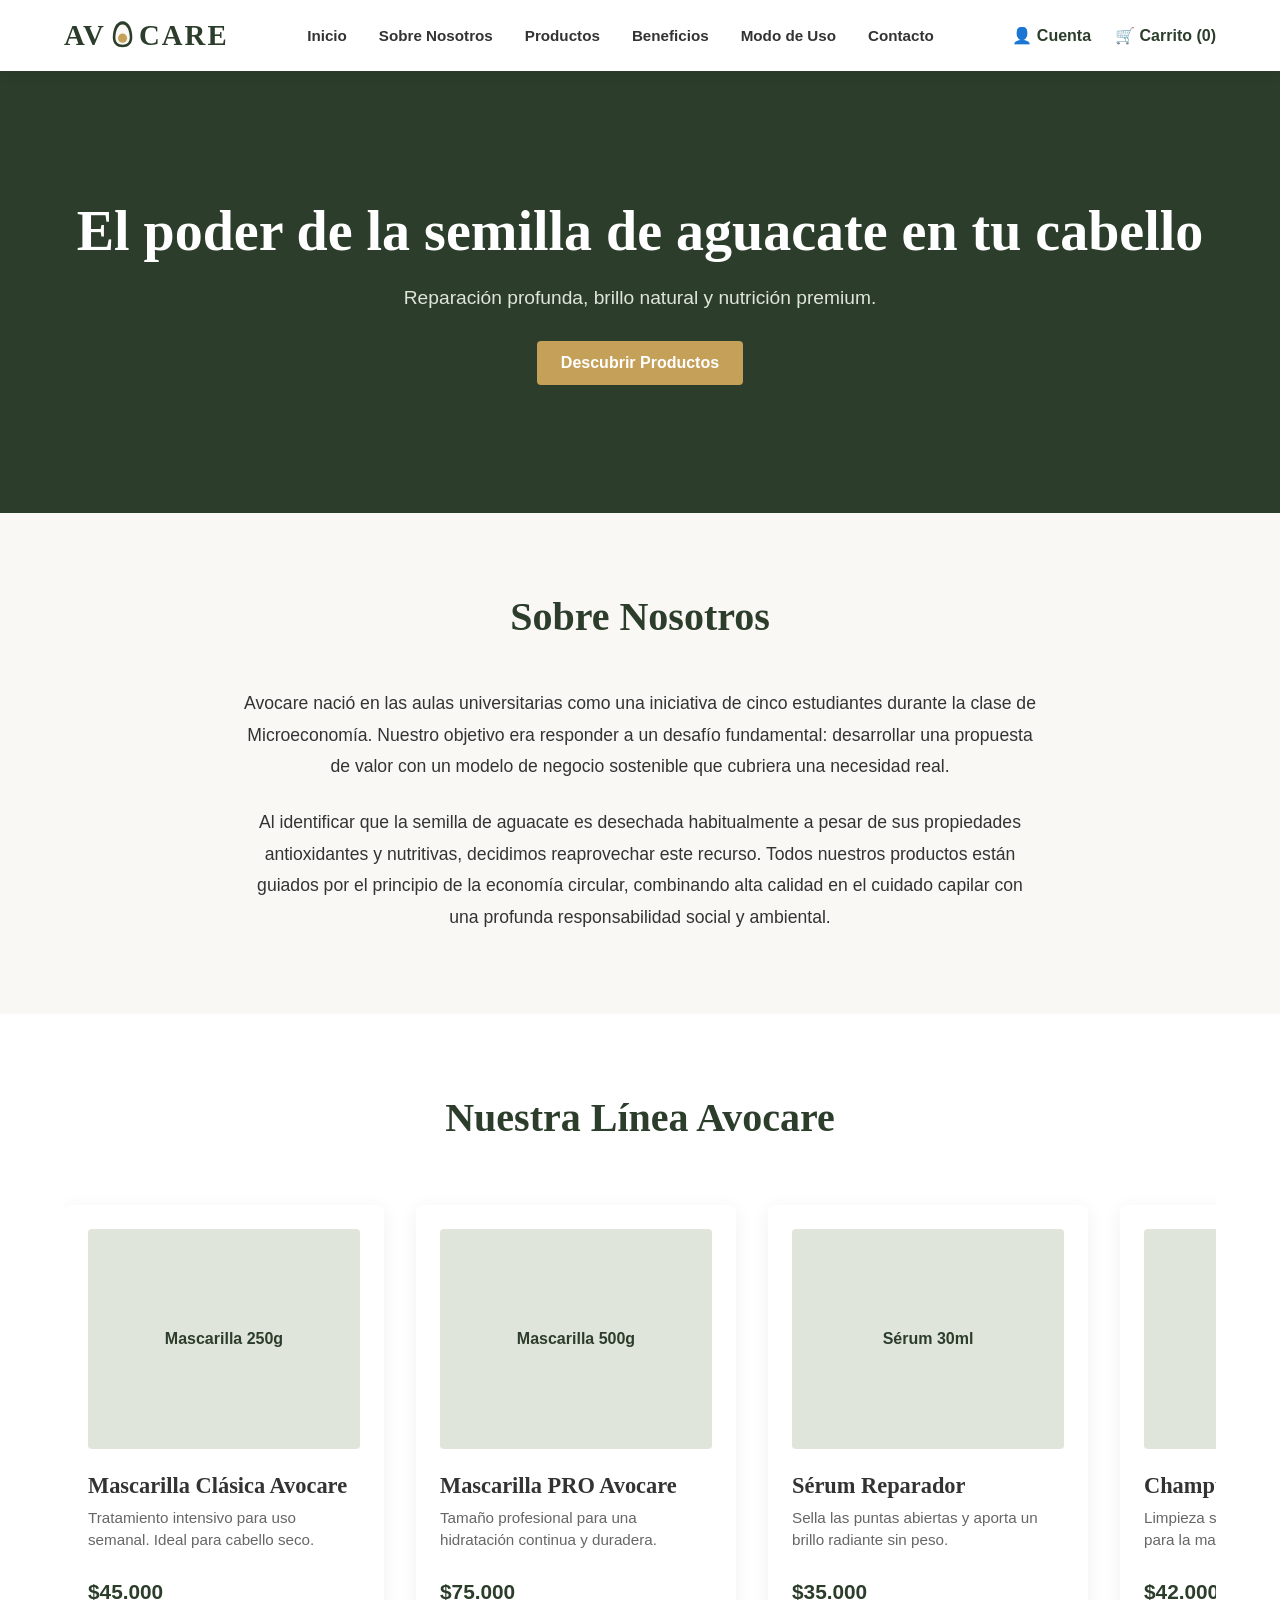
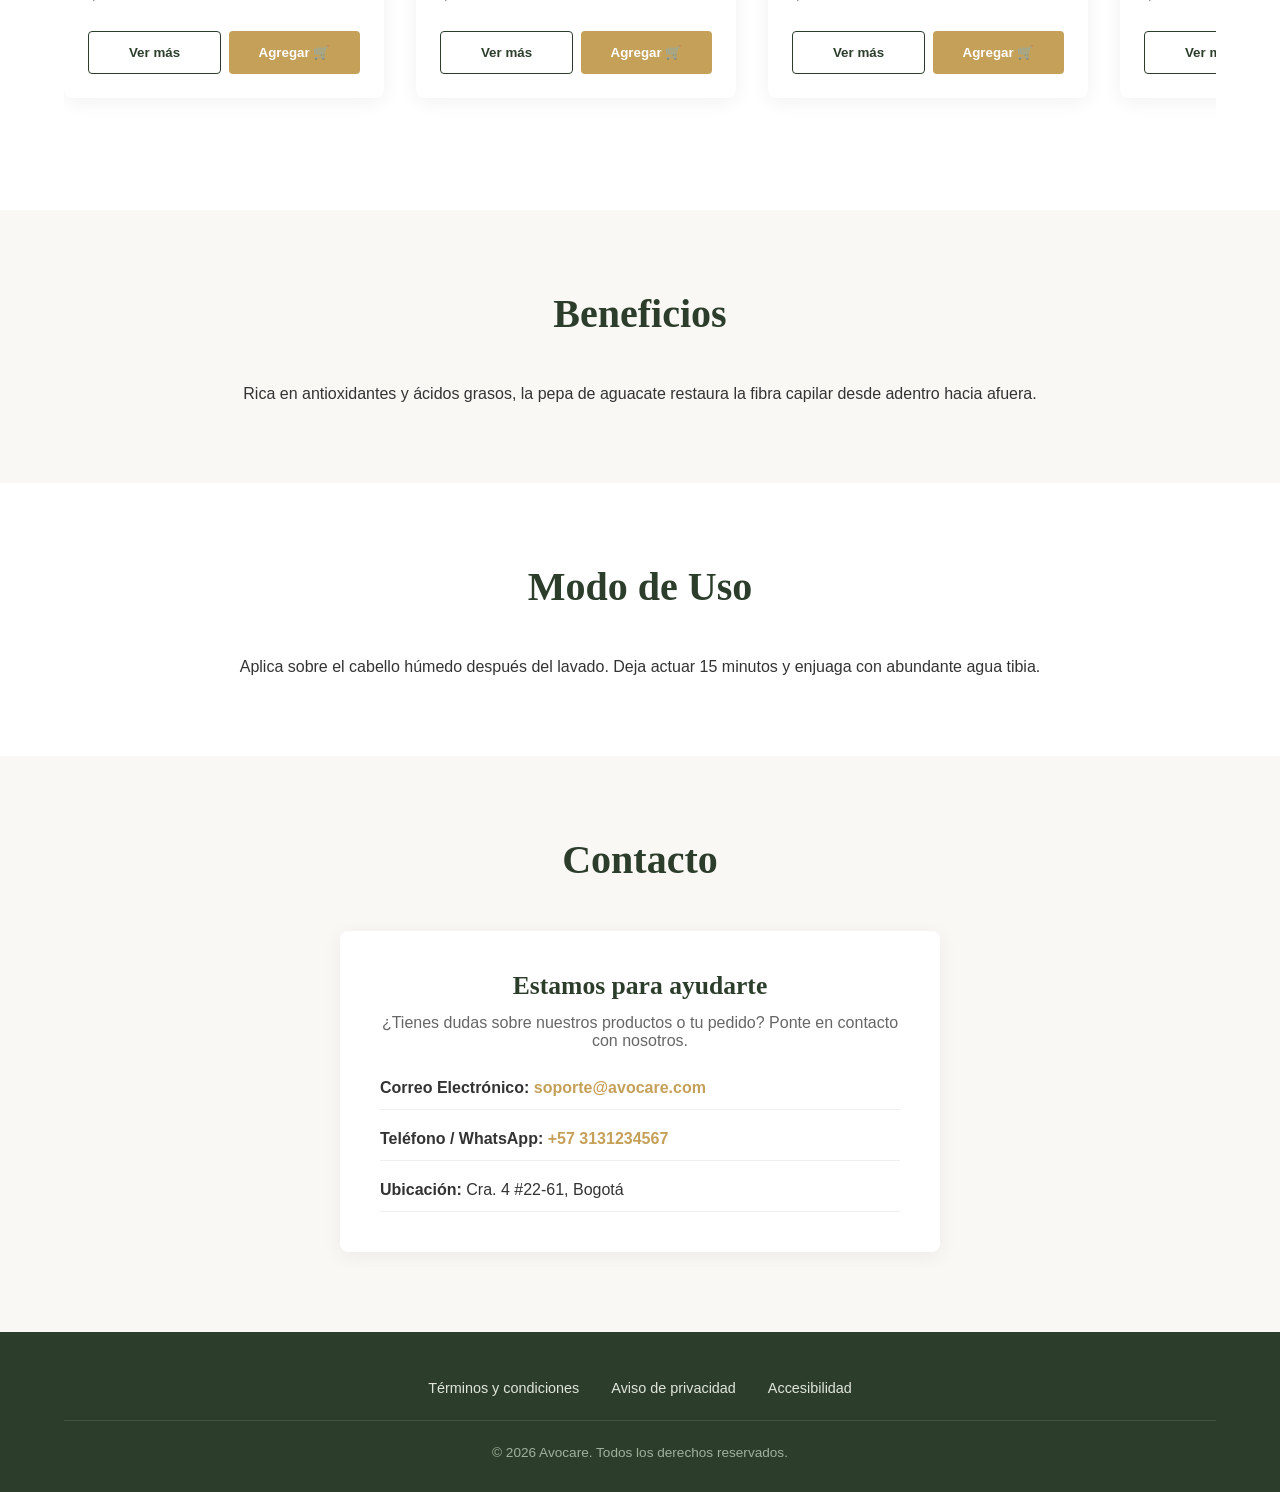
==== index.html @ bfb7d45c "Rename Index.html to index.html" ====
<!DOCTYPE html>
<html lang="es">
<head>
    <meta charset="UTF-8">
    <meta name="viewport" content="width=device-width, initial-scale=1.0">
    <title>Avocare | Cuidado Capilar Premium</title>
    <link rel="stylesheet" href="styles.css">
    <link href="https://fonts.googleapis.com/css2?family=Cormorant+Garamond:wght@400;600&family=Inter:wght@300;400;600&display=swap" rel="stylesheet">
</head>
<body>
    <!-- Header Navegable -->
    <header>
        <div class="logo">
            <a href="index.html" class="logo-link">
                AV<svg class="logo-avocado" viewBox="0 0 100 100" xmlns="http://www.w3.org/2000/svg">
                    <!-- Silueta exterior del aguacate -->
                    <path d="M50,10 C30,10 20,35 20,60 C20,80 33,90 50,90 C67,90 80,80 80,60 C80,35 70,10 50,10 Z" fill="currentColor"/>
                    <!-- Pulpa interior -->
                    <path d="M50,20 C36,20 28,40 28,60 C28,75 37,82 50,82 C63,82 72,75 72,60 C72,40 64,20 50,20 Z" fill="#FAF8F5"/>
                    <!-- Semilla (Pepa) -->
                    <circle cx="50" cy="62" r="14" fill="#C5A059"/>
                </svg>CARE
            </a>
        </div>
        <nav>
            <ul class="nav-links">
                <li><a href="#inicio">Inicio</a></li>
                <li><a href="#nosotros">Sobre Nosotros</a></li>
                <li><a href="#productos">Productos</a></li>
                <li><a href="#beneficios">Beneficios</a></li>
                <li><a href="#uso">Modo de Uso</a></li>
                <li><a href="#contacto">Contacto</a></li>
            </ul>
        </nav>
        <div class="user-actions">
            <a href="login.html" class="icon-link">👤 Cuenta</a>
            <a href="carrito.html" class="icon-link">🛒 Carrito (<span id="cart-count">0</span>)</a>
        </div>
    </header>

    <main>
        <!-- Sección Inicio -->
        <section id="inicio" class="hero">
            <div class="hero-content">
                <h1>El poder de la semilla de aguacate en tu cabello</h1>
                <p>Reparación profunda, brillo natural y nutrición premium.</p>
                <a href="#productos" class="btn-primary">Descubrir Productos</a>
            </div>
        </section>

        <!-- Sección Sobre Nosotros -->
        <section id="nosotros" class="section-padding bg-light">
            <h2 class="section-title">Sobre Nosotros</h2>
            <div style="max-width: 800px; margin: 0 auto; text-align: center; line-height: 1.8;">
                <p style="font-size: 1.1rem; color: var(--text-main); margin-bottom: 1.5rem;">
                    Avocare nació en las aulas universitarias como una iniciativa de cinco estudiantes durante la clase de Microeconomía. Nuestro objetivo era responder a un desafío fundamental: desarrollar una propuesta de valor con un modelo de negocio sostenible que cubriera una necesidad real.
                </p>
                <p style="font-size: 1.1rem; color: var(--text-main);">
                    Al identificar que la semilla de aguacate es desechada habitualmente a pesar de sus propiedades antioxidantes y nutritivas, decidimos reaprovechar este recurso. Todos nuestros productos están guiados por el principio de la economía circular, combinando alta calidad en el cuidado capilar con una profunda responsabilidad social y ambiental.
                </p>
            </div>
        </section>

        <!-- Sección Productos (Carrusel Infinito) -->
        <section id="productos" class="section-padding">
            <h2 class="section-title">Nuestra Línea Avocare</h2>
            <div class="products-container">
                <div class="products-track">
                    <!-- Producto 1 -->
                    <div class="product-card">
                        <div class="product-img-placeholder">Mascarilla 250g</div>
                        <h3>Mascarilla Clásica Avocare</h3>
                        <p>Tratamiento intensivo para uso semanal. Ideal para cabello seco.</p>
                        <p class="price">$45.000</p>
                        <div class="card-actions">
                            <button class="btn-secondary" onclick="openModal('modal-prod-1')">Ver más</button>
                            <button class="btn-primary" onclick="addToCart(1, 'Mascarilla Clásica 250g', 45000)">Agregar 🛒</button>
                        </div>
                    </div>
                    <!-- Producto 2 -->
                    <div class="product-card">
                        <div class="product-img-placeholder">Mascarilla 500g</div>
                        <h3>Mascarilla PRO Avocare</h3>
                        <p>Tamaño profesional para una hidratación continua y duradera.</p>
                        <p class="price">$75.000</p>
                        <div class="card-actions">
                            <button class="btn-secondary" onclick="openModal('modal-prod-2')">Ver más</button>
                            <button class="btn-primary" onclick="addToCart(2, 'Mascarilla PRO 500g', 75000)">Agregar 🛒</button>
                        </div>
                    </div>
                    <!-- Producto 3 -->
                    <div class="product-card">
                        <div class="product-img-placeholder">Sérum 30ml</div>
                        <h3>Sérum Reparador</h3>
                        <p>Sella las puntas abiertas y aporta un brillo radiante sin peso.</p>
                        <p class="price">$35.000</p>
                        <div class="card-actions">
                            <button class="btn-secondary" onclick="openModal('modal-prod-3')">Ver más</button>
                            <button class="btn-primary" onclick="addToCart(3, 'Sérum Reparador', 35000)">Agregar 🛒</button>
                        </div>
                    </div>
                    <!-- Producto 4 -->
                    <div class="product-card">
                        <div class="product-img-placeholder">Champú 400ml</div>
                        <h3>Champú Revitalizante</h3>
                        <p>Limpieza suave que prepara la cutícula para la mascarilla.</p>
                        <p class="price">$42.000</p>
                        <div class="card-actions">
                            <button class="btn-secondary" onclick="openModal('modal-prod-4')">Ver más</button>
                            <button class="btn-primary" onclick="addToCart(4, 'Champú Revitalizante', 42000)">Agregar 🛒</button>
                        </div>
                    </div>
                    <!-- Producto 5 -->
                    <div class="product-card">
                        <div class="product-img-placeholder">Kit Completo</div>
                        <h3>Kit Cuidado Intensivo</h3>
                        <p>Mascarilla 250g + Champú + Sérum. El ritual completo.</p>
                        <p class="price">$110.000</p>
                        <div class="card-actions">
                            <button class="btn-secondary" onclick="openModal('modal-prod-5')">Ver más</button>
                            <button class="btn-primary" onclick="addToCart(5, 'Kit Cuidado Intensivo', 110000)">Agregar 🛒</button>
                        </div>
                    </div>
                </div>
            </div>
        </section>
        
        <!-- Sección Beneficios -->
        <section id="beneficios" class="section-padding bg-light">
            <h2 class="section-title">Beneficios</h2>
            <p style="text-align:center;">Rica en antioxidantes y ácidos grasos, la pepa de aguacate restaura la fibra capilar desde adentro hacia afuera.</p>
        </section>

        <!-- Sección Modo de Uso -->
        <section id="uso" class="section-padding">
            <h2 class="section-title">Modo de Uso</h2>
            <p style="text-align:center;">Aplica sobre el cabello húmedo después del lavado. Deja actuar 15 minutos y enjuaga con abundante agua tibia.</p>
        </section>

        <!-- Sección de Contacto -->
        <section id="contacto" class="section-padding bg-light">
            <h2 class="section-title">Contacto</h2>
            <div class="contact-container">
                <div class="contact-card">
                    <h3>Estamos para ayudarte</h3>
                    <p>¿Tienes dudas sobre nuestros productos o tu pedido? Ponte en contacto con nosotros.</p>
                    <ul class="contact-list">
                        <li>
                            <strong>Correo Electrónico:</strong> 
                            <a href="mailto:soporte@avocare.com">soporte@avocare.com</a>
                        </li>
                        <li>
                            <strong>Teléfono / WhatsApp:</strong> 
                            <a href="tel:+573131234567">+57 3131234567</a>
                        </li>
                        <li>
                            <strong>Ubicación:</strong> Cra. 4 #22-61, Bogotá
                        </li>
                    </ul>
                </div>
            </div>
        </section>
    </main>

    <!-- Pie de Página (Footer) -->
    <footer class="main-footer">
        <div class="footer-content">
            <div class="footer-links">
                <a href="#">Términos y condiciones</a>
                <a href="#">Aviso de privacidad</a>
                <a href="#">Accesibilidad</a>
            </div>
            <p class="copyright">&copy; 2026 Avocare. Todos los derechos reservados.</p>
        </div>
    </footer>

    <!-- Modales de Productos -->
    <div id="modal-prod-1" class="modal">
        <div class="modal-content">
            <span class="close" onclick="closeModal('modal-prod-1')">&times;</span>
            <h2>Ingredientes - Mascarilla Clásica</h2>
            <p>Agua purificada, Extracto de semilla de Persea Americana (Aguacate), Manteca de Karité, Pantenol, Vitamina E, Conservantes naturales.</p>
        </div>
    </div>
    <div id="modal-prod-2" class="modal">
        <div class="modal-content">
            <span class="close" onclick="closeModal('modal-prod-2')">&times;</span>
            <h2>Ingredientes - Mascarilla PRO</h2>
            <p>Fórmula concentrada con doble extracto de pepa de aguacate, Queratina hidrolizada y Aceite de Argán.</p>
        </div>
    </div>

    <script src="main.js"></script>
</body>
</html>
---- styles.css ----
/* --- Variables de Diseño Premium --- */
:root {
    --primary-dark: #2C3E2B; /* Verde aguacate oscuro */
    --accent-gold: #C5A059;  /* Dorado sofisticado */
    --bg-main: #FFFFFF;      /* Blanco puro */
    --bg-light: #FAF8F5;     /* Beige orgánico muy claro */
    --text-main: #333333;    /* Gris oscuro para textos */
    --font-heading: 'Georgia', serif;
    --font-body: 'Arial', sans-serif;
}

/* --- Reseteo Básico --- */
* { 
    margin: 0; 
    padding: 0; 
    box-sizing: border-box; 
}

html { 
    scroll-behavior: smooth; 
}

body { 
    font-family: var(--font-body); 
    color: var(--text-main); 
    background-color: var(--bg-main); 
}

/* --- Encabezado y Navegación --- */
header { 
    display: flex; 
    justify-content: space-between; 
    align-items: center; 
    padding: 1.2rem 5%; 
    background: var(--bg-main); 
    box-shadow: 0 2px 15px rgba(0,0,0,0.08);
    position: sticky; 
    top: 0; 
    z-index: 1000;
}

.logo a { 
    font-family: var(--font-heading); 
    font-size: 1.8rem; 
    color: var(--primary-dark); 
    text-decoration: none; 
    font-weight: bold; 
    letter-spacing: 2px;
}

nav .nav-links { 
    display: flex; 
    list-style: none; 
    gap: 2rem; 
}

.nav-links a { 
    text-decoration: none; 
    color: var(--text-main); 
    font-size: 0.95rem; 
    font-weight: 600;
    transition: color 0.3s; 
}

.nav-links a:hover { 
    color: var(--accent-gold); 
}

.user-actions {
    display: flex;
    gap: 1.5rem;
}

.icon-link { 
    text-decoration: none; 
    color: var(--primary-dark); 
    font-weight: 600;
}

/* --- Sección Hero (Inicio) --- */
.hero { 
    background-color: var(--primary-dark); 
    color: white; 
    padding: 8rem 5%; 
    text-align: center; 
}

.hero h1 { 
    font-size: 3.5rem; 
    margin-bottom: 1.5rem; 
    font-family: var(--font-heading); 
}

.hero p { 
    font-size: 1.2rem; 
    margin-bottom: 2rem; 
    color: #e0e5db;
}

/* --- Botones Generales --- */
.btn-primary, .btn-secondary { 
    padding: 0.8rem 1.5rem; 
    border: none; 
    cursor: pointer; 
    font-weight: bold; 
    border-radius: 4px; 
    transition: all 0.3s;
    text-decoration: none;
    display: inline-block;
    text-align: center;
}

.btn-primary { 
    background-color: var(--accent-gold); 
    color: white; 
}

.btn-primary:hover { 
    background-color: #b38f4a; 
}

.btn-secondary { 
    background-color: transparent; 
    border: 1px solid var(--primary-dark); 
    color: var(--primary-dark); 
}

.btn-secondary:hover { 
    background-color: var(--bg-light); 
}

/* --- Utilidades de Layout --- */
.section-padding { 
    padding: 5rem 5%; 
}

.section-title { 
    text-align: center; 
    font-size: 2.5rem; 
    margin-bottom: 3rem; 
    font-family: var(--font-heading);
    color: var(--primary-dark);
}

.bg-light { background-color: var(--bg-light); }
.bg-dark { background-color: var(--primary-dark); color: white; }
.bg-dark .section-title { color: white; }

/* --- Carrusel Infinito de Productos --- */
.products-container { 
    overflow: hidden; 
    width: 100%;
    position: relative;
    padding: 1rem 0 2rem 0;
}

.products-track { 
    display: flex; 
    gap: 2rem; 
    width: max-content; 
    animation: marquee 25s linear infinite; 
}

.products-track:hover { 
    animation-play-state: paused; 
}

.product-card { 
    flex-shrink: 0;
    width: 320px; 
    background: white; 
    padding: 1.5rem; 
    border-radius: 8px;
    box-shadow: 0 4px 20px rgba(0,0,0,0.06); 
    display: flex; 
    flex-direction: column;
}

.product-img-placeholder { 
    height: 220px; 
    background: #e0e5db; 
    display: flex; 
    align-items: center; 
    justify-content: center; 
    margin-bottom: 1.5rem; 
    color: var(--primary-dark); 
    font-weight: bold; 
    border-radius: 4px;
}

.product-card h3 { 
    margin-bottom: 0.5rem; 
    font-size: 1.4rem; 
    font-family: var(--font-heading);
}

.product-card p { 
    font-size: 0.95rem; 
    color: #666; 
    flex-grow: 1;
    line-height: 1.5;
}

.product-card .price { 
    font-size: 1.3rem; 
    font-weight: bold; 
    color: var(--primary-dark); 
    margin: 1.5rem 0; 
}

.card-actions { 
    display: flex; 
    gap: 0.5rem; 
}

.card-actions button { 
    flex: 1; 
}

@keyframes marquee { 
    0% { 
        transform: translateX(0); 
    }
    100% { 
        transform: translateX(-50%); 
    }
}

/* --- Modales --- */
.modal { 
    display: none; 
    position: fixed; 
    z-index: 2000; 
    left: 0; 
    top: 0; 
    width: 100%; 
    height: 100%; 
    background-color: rgba(0,0,0,0.6); 
}

.modal-content { 
    background-color: white; 
    margin: 10% auto; 
    padding: 2.5rem; 
    border-radius: 8px; 
    width: 90%; 
    max-width: 500px; 
    position: relative;
    box-shadow: 0 4px 25px rgba(0,0,0,0.2);
}

.close { 
    position: absolute; 
    right: 1.5rem; 
    top: 1rem; 
    font-size: 2rem; 
    cursor: pointer; 
    color: #aaa;
}

.close:hover { color: var(--text-main); }

/* --- Formularios y Autenticación --- */
.auth-card { 
    background: white; 
    padding: 3rem; 
    border-radius: 8px; 
    box-shadow: 0 4px 20px rgba(0,0,0,0.06); 
    width: 100%; 
    max-width: 450px; 
    margin: 0 auto;
}

.form-group { 
    margin-bottom: 1.5rem; 
    text-align: left;
}

.form-group label { 
    display: block; 
    margin-bottom: 0.5rem; 
    font-weight: bold; 
    color: var(--primary-dark);
    font-size: 0.95rem;
}

.form-group input { 
    width: 100%; 
    padding: 0.8rem; 
    border: 1px solid #ddd; 
    border-radius: 4px; 
    font-family: var(--font-body);
    font-size: 1rem;
    transition: border-color 0.3s;
}

.form-group input:focus {
    outline: none;
    border-color: var(--accent-gold);
}

/* --- Carrito de Compras --- */
.cart-container { 
    display: grid; 
    grid-template-columns: 2fr 1fr; 
    gap: 2rem; 
    align-items: start; 
    max-width: 1000px;
    margin: 0 auto;
}

.cart-item { 
    display: flex; 
    justify-content: space-between; 
    align-items: center; 
    padding: 1.5rem; 
    background: white; 
    border-radius: 8px;
    box-shadow: 0 2px 10px rgba(0,0,0,0.03);
    margin-bottom: 1rem;
}

.cart-summary { 
    background: white; 
    padding: 2rem; 
    border-radius: 8px; 
    box-shadow: 0 4px 20px rgba(0,0,0,0.06); 
}

.summary-line { 
    display: flex; 
    justify-content: space-between; 
    margin-bottom: 1rem; 
    font-size: 1.05rem;
}

.summary-line.total { 
    font-weight: bold; 
    font-size: 1.3rem; 
    border-top: 1px solid #eee; 
    padding-top: 1rem; 
    color: var(--primary-dark);
}

.qty-btn { 
    background: var(--bg-light); 
    border: 1px solid #ddd; 
    padding: 5px 12px; 
    cursor: pointer; 
    border-radius: 4px;
    font-weight: bold;
    color: var(--text-main);
    transition: background-color 0.3s;
}

.qty-btn:hover {
    background-color: #eee;
}

@media (max-width: 768px) {
    .cart-container {
        grid-template-columns: 1fr;
    }
}

/* --- Fondo Curvo Ascendente (Páginas de Carrito y Login) --- */
body.bg-light {
    position: relative;
    z-index: 0;
    background-color: var(--bg-light);
}

body.bg-light::before {
    content: "";
    position: fixed;
    top: 0;
    left: 0;
    width: 100vw;
    height: 100vh;
    background-image: url("data:image/svg+xml,%3Csvg xmlns='http://www.w3.org/2000/svg' viewBox='0 0 100 100' preserveAspectRatio='none'%3E%3Cpath d='M0,100 L0,85 C20,85 30,55 50,55 C70,55 80,20 100,20 L100,100 Z' fill='%232C3E2B' /%3E%3C/svg%3E");
    background-size: 100% 100%;
    background-repeat: no-repeat;
    z-index: -1;
}

/* --- Sección Contacto y Pie de Página --- */
.contact-container {
    max-width: 600px;
    margin: 0 auto;
}

.contact-card {
    background: white;
    padding: 2.5rem;
    border-radius: 8px;
    box-shadow: 0 4px 20px rgba(0,0,0,0.06);
    text-align: center;
}

.contact-card h3 {
    font-family: var(--font-heading);
    color: var(--primary-dark);
    font-size: 1.6rem;
    margin-bottom: 0.8rem;
}

.contact-card p {
    color: #666;
    margin-bottom: 1.8rem;
}

.contact-list {
    list-style: none;
    display: flex;
    flex-direction: column;
    gap: 1.2rem;
    text-align: left;
}

.contact-list li {
    font-size: 1rem;
    color: var(--text-main);
    border-bottom: 1px solid #f0f0f0;
    padding-bottom: 0.8rem;
}

.contact-list a {
    color: var(--accent-gold);
    text-decoration: none;
    font-weight: bold;
    transition: color 0.3s;
}

.contact-list a:hover {
    color: var(--primary-dark);
}

.main-footer {
    background-color: var(--primary-dark);
    color: white;
    padding: 3rem 5% 2rem;
    text-align: center;
}

.footer-links {
    display: flex;
    justify-content: center;
    gap: 2rem;
    flex-wrap: wrap;
    margin-bottom: 1.5rem;
}

.footer-links a {
    color: #e0e5db;
    text-decoration: none;
    font-size: 0.9rem;
    transition: color 0.3s;
}

.footer-links a:hover {
    color: var(--accent-gold);
}

.copyright {
    font-size: 0.85rem;
    color: #a0b09d;
    border-top: 1px solid rgba(255, 255, 255, 0.1);
    padding-top: 1.5rem;
}

/* --- Estilos para el Logo con Aguacate SVG --- */
.logo-link {
    font-family: 'Cormorant Garamond', 'Georgia', serif;
    font-size: 2.2rem; /* Tamaño general del texto del logo */
    font-weight: 600;
    color: var(--primary-dark);
    text-decoration: none;
    letter-spacing: 2px;
    display: inline-flex;
    align-items: center;
    gap: 2px;
}

.logo-avocado {
    width: 1.15em;  /* Incrementado para darle más presencia visual */
    height: 1.13em; /* Incrementado proporcionalmente */
    vertical-align: middle;
    margin: 0 -2px; /* Margen negativo leve para integrar perfectamente el espacio entre letras */
    transform: translateY(-1px); /* Alineación óptica con la base de las letras */
    color: var(--primary-dark);
}
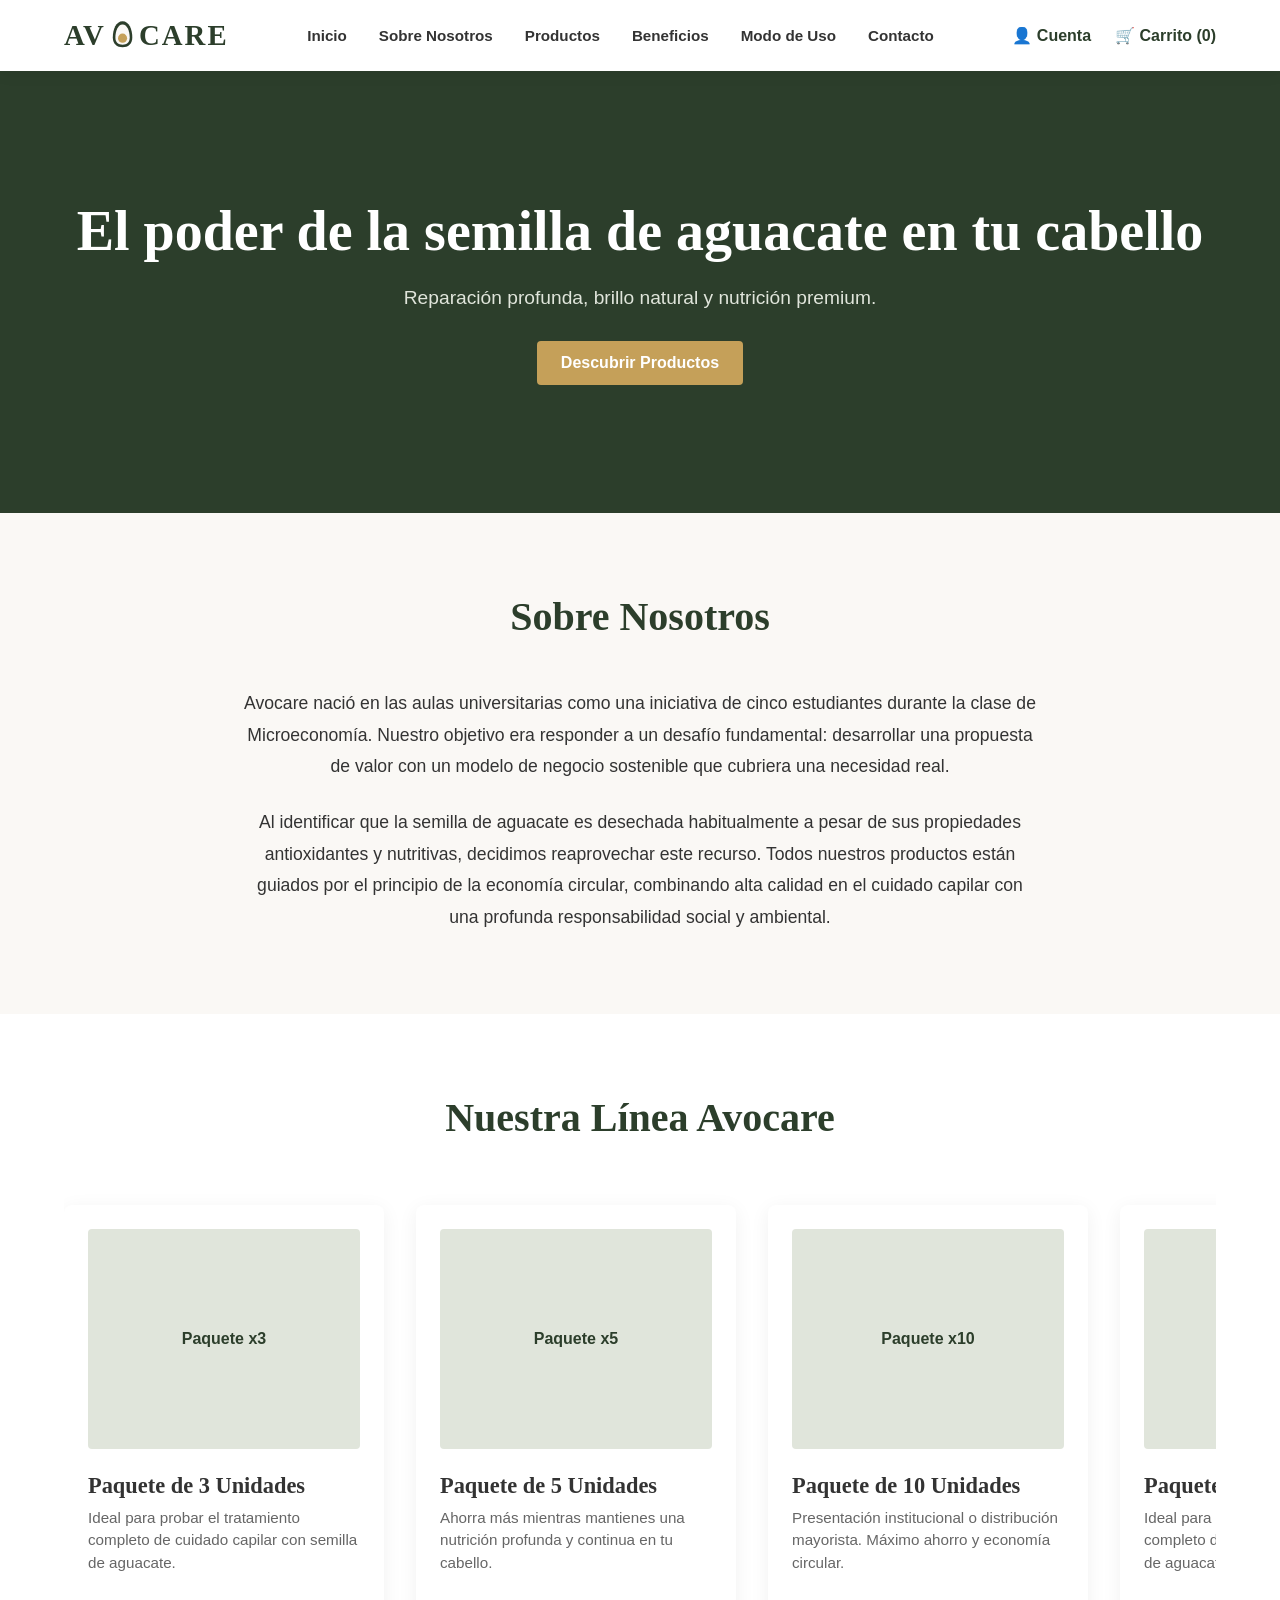
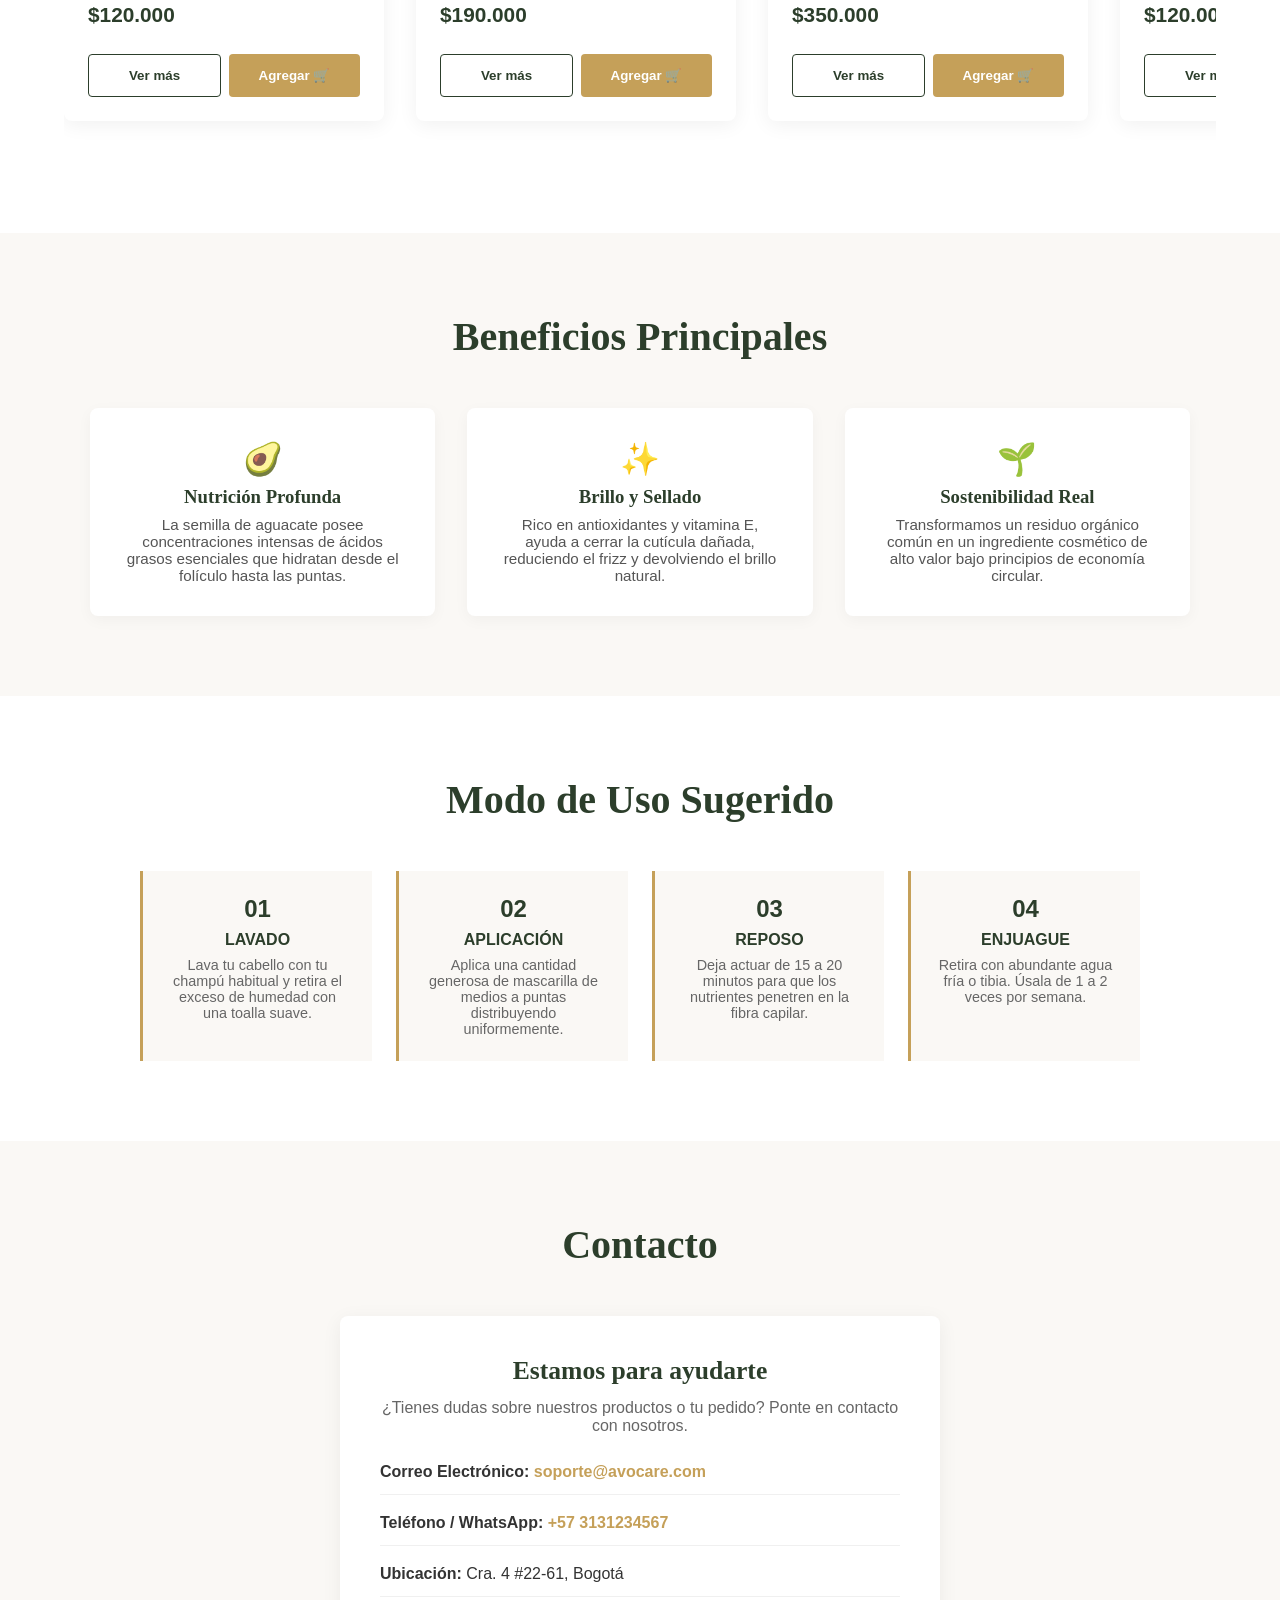
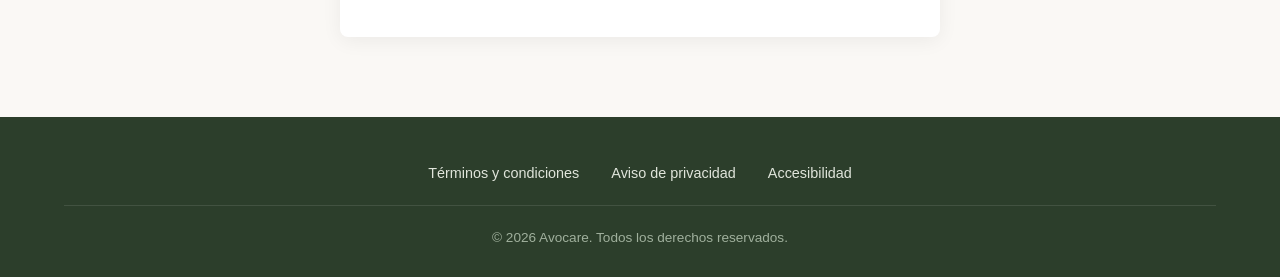
==== commit 1fad5679: "correccion iva y ajuste de productos" ====
--- a/index.html
+++ b/index.html
@@ -68,57 +68,35 @@
                 <div class="products-track">
                     <!-- Producto 1 -->
                     <div class="product-card">
-                        <div class="product-img-placeholder">Mascarilla 250g</div>
-                        <h3>Mascarilla Clásica Avocare</h3>
-                        <p>Tratamiento intensivo para uso semanal. Ideal para cabello seco.</p>
-                        <p class="price">$45.000</p>
+                        <div class="product-img-placeholder">Paquete x3</div>
+                        <h3>Paquete de 3 Unidades</h3>
+                        <p>Ideal para probar el tratamiento completo de cuidado capilar con semilla de aguacate.</p>
+                        <p class="price">$120.000</p>
                         <div class="card-actions">
                             <button class="btn-secondary" onclick="openModal('modal-prod-1')">Ver más</button>
-                            <button class="btn-primary" onclick="addToCart(1, 'Mascarilla Clásica 250g', 45000)">Agregar 🛒</button>
+                            <button class="btn-primary" onclick="addToCart(1, 'Paquete de 3 Unidades', 120000)">Agregar 🛒</button>
                         </div>
                     </div>
                     <!-- Producto 2 -->
                     <div class="product-card">
-                        <div class="product-img-placeholder">Mascarilla 500g</div>
-                        <h3>Mascarilla PRO Avocare</h3>
-                        <p>Tamaño profesional para una hidratación continua y duradera.</p>
-                        <p class="price">$75.000</p>
+                        <div class="product-img-placeholder">Paquete x5</div>
+                        <h3>Paquete de 5 Unidades</h3>
+                        <p>Ahorra más mientras mantienes una nutrición profunda y continua en tu cabello.</p>
+                        <p class="price">$190.000</p>
                         <div class="card-actions">
                             <button class="btn-secondary" onclick="openModal('modal-prod-2')">Ver más</button>
-                            <button class="btn-primary" onclick="addToCart(2, 'Mascarilla PRO 500g', 75000)">Agregar 🛒</button>
+                            <button class="btn-primary" onclick="addToCart(2, 'Paquete de 5 Unidades', 190000)">Agregar 🛒</button>
                         </div>
                     </div>
                     <!-- Producto 3 -->
                     <div class="product-card">
-                        <div class="product-img-placeholder">Sérum 30ml</div>
-                        <h3>Sérum Reparador</h3>
-                        <p>Sella las puntas abiertas y aporta un brillo radiante sin peso.</p>
-                        <p class="price">$35.000</p>
+                        <div class="product-img-placeholder">Paquete x10</div>
+                        <h3>Paquete de 10 Unidades</h3>
+                        <p>Presentación institucional o distribución mayorista. Máximo ahorro y economía circular.</p>
+                        <p class="price">$350.000</p>
                         <div class="card-actions">
                             <button class="btn-secondary" onclick="openModal('modal-prod-3')">Ver más</button>
-                            <button class="btn-primary" onclick="addToCart(3, 'Sérum Reparador', 35000)">Agregar 🛒</button>
-                        </div>
-                    </div>
-                    <!-- Producto 4 -->
-                    <div class="product-card">
-                        <div class="product-img-placeholder">Champú 400ml</div>
-                        <h3>Champú Revitalizante</h3>
-                        <p>Limpieza suave que prepara la cutícula para la mascarilla.</p>
-                        <p class="price">$42.000</p>
-                        <div class="card-actions">
-                            <button class="btn-secondary" onclick="openModal('modal-prod-4')">Ver más</button>
-                            <button class="btn-primary" onclick="addToCart(4, 'Champú Revitalizante', 42000)">Agregar 🛒</button>
-                        </div>
-                    </div>
-                    <!-- Producto 5 -->
-                    <div class="product-card">
-                        <div class="product-img-placeholder">Kit Completo</div>
-                        <h3>Kit Cuidado Intensivo</h3>
-                        <p>Mascarilla 250g + Champú + Sérum. El ritual completo.</p>
-                        <p class="price">$110.000</p>
-                        <div class="card-actions">
-                            <button class="btn-secondary" onclick="openModal('modal-prod-5')">Ver más</button>
-                            <button class="btn-primary" onclick="addToCart(5, 'Kit Cuidado Intensivo', 110000)">Agregar 🛒</button>
+                            <button class="btn-primary" onclick="addToCart(3, 'Paquete de 10 Unidades', 350000)">Agregar 🛒</button>
                         </div>
                     </div>
                 </div>
@@ -127,14 +105,51 @@
         
         <!-- Sección Beneficios -->
         <section id="beneficios" class="section-padding bg-light">
-            <h2 class="section-title">Beneficios</h2>
-            <p style="text-align:center;">Rica en antioxidantes y ácidos grasos, la pepa de aguacate restaura la fibra capilar desde adentro hacia afuera.</p>
+            <h2 class="section-title">Beneficios Principales</h2>
+            <div style="display: grid; grid-template-columns: repeat(auto-fit, minmax(250px, 1fr)); gap: 2rem; max-width: 1100px; margin: 0 auto;">
+                <div style="background: white; padding: 2rem; border-radius: 8px; box-shadow: 0 4px 15px rgba(0,0,0,0.04); text-align: center;">
+                    <div style="font-size: 2rem; margin-bottom: 0.5rem;">🥑</div>
+                    <h3 style="color: var(--primary-dark); font-family: var(--font-heading); margin-bottom: 0.5rem;">Nutrición Profunda</h3>
+                    <p style="font-size: 0.95rem; color: #555;">La semilla de aguacate posee concentraciones intensas de ácidos grasos esenciales que hidratan desde el folículo hasta las puntas.</p>
+                </div>
+                <div style="background: white; padding: 2rem; border-radius: 8px; box-shadow: 0 4px 15px rgba(0,0,0,0.04); text-align: center;">
+                    <div style="font-size: 2rem; margin-bottom: 0.5rem;">✨</div>
+                    <h3 style="color: var(--primary-dark); font-family: var(--font-heading); margin-bottom: 0.5rem;">Brillo y Sellado</h3>
+                    <p style="font-size: 0.95rem; color: #555;">Rico en antioxidantes y vitamina E, ayuda a cerrar la cutícula dañada, reduciendo el frizz y devolviendo el brillo natural.</p>
+                </div>
+                <div style="background: white; padding: 2rem; border-radius: 8px; box-shadow: 0 4px 15px rgba(0,0,0,0.04); text-align: center;">
+                    <div style="font-size: 2rem; margin-bottom: 0.5rem;">🌱</div>
+                    <h3 style="color: var(--primary-dark); font-family: var(--font-heading); margin-bottom: 0.5rem;">Sostenibilidad Real</h3>
+                    <p style="font-size: 0.95rem; color: #555;">Transformamos un residuo orgánico común en un ingrediente cosmético de alto valor bajo principios de economía circular.</p>
+                </div>
+            </div>
         </section>
 
         <!-- Sección Modo de Uso -->
         <section id="uso" class="section-padding">
-            <h2 class="section-title">Modo de Uso</h2>
-            <p style="text-align:center;">Aplica sobre el cabello húmedo después del lavado. Deja actuar 15 minutos y enjuaga con abundante agua tibia.</p>
+            <h2 class="section-title">Modo de Uso Sugerido</h2>
+            <div style="display: grid; grid-template-columns: repeat(auto-fit, minmax(220px, 1fr)); gap: 1.5rem; max-width: 1000px; margin: 0 auto;">
+                <div style="text-align: center; padding: 1.5rem; border-left: 3px solid var(--accent-gold); background: #FAF8F5;">
+                    <span style="font-size: 1.5rem; font-weight: bold; color: var(--primary-dark);">01</span>
+                    <h4 style="margin: 0.5rem 0; color: var(--primary-dark);">LAVADO</h4>
+                    <p style="font-size: 0.9rem; color: #666;">Lava tu cabello con tu champú habitual y retira el exceso de humedad con una toalla suave.</p>
+                </div>
+                <div style="text-align: center; padding: 1.5rem; border-left: 3px solid var(--accent-gold); background: #FAF8F5;">
+                    <span style="font-size: 1.5rem; font-weight: bold; color: var(--primary-dark);">02</span>
+                    <h4 style="margin: 0.5rem 0; color: var(--primary-dark);">APLICACIÓN</h4>
+                    <p style="font-size: 0.9rem; color: #666;">Aplica una cantidad generosa de mascarilla de medios a puntas distribuyendo uniformemente.</p>
+                </div>
+                <div style="text-align: center; padding: 1.5rem; border-left: 3px solid var(--accent-gold); background: #FAF8F5;">
+                    <span style="font-size: 1.5rem; font-weight: bold; color: var(--primary-dark);">03</span>
+                    <h4 style="margin: 0.5rem 0; color: var(--primary-dark);">REPOSO</h4>
+                    <p style="font-size: 0.9rem; color: #666;">Deja actuar de 15 a 20 minutos para que los nutrientes penetren en la fibra capilar.</p>
+                </div>
+                <div style="text-align: center; padding: 1.5rem; border-left: 3px solid var(--accent-gold); background: #FAF8F5;">
+                    <span style="font-size: 1.5rem; font-weight: bold; color: var(--primary-dark);">04</span>
+                    <h4 style="margin: 0.5rem 0; color: var(--primary-dark);">ENJUAGUE</h4>
+                    <p style="font-size: 0.9rem; color: #666;">Retira con abundante agua fría o tibia. Úsala de 1 a 2 veces por semana.</p>
+                </div>
+            </div>
         </section>
 
         <!-- Sección de Contacto -->
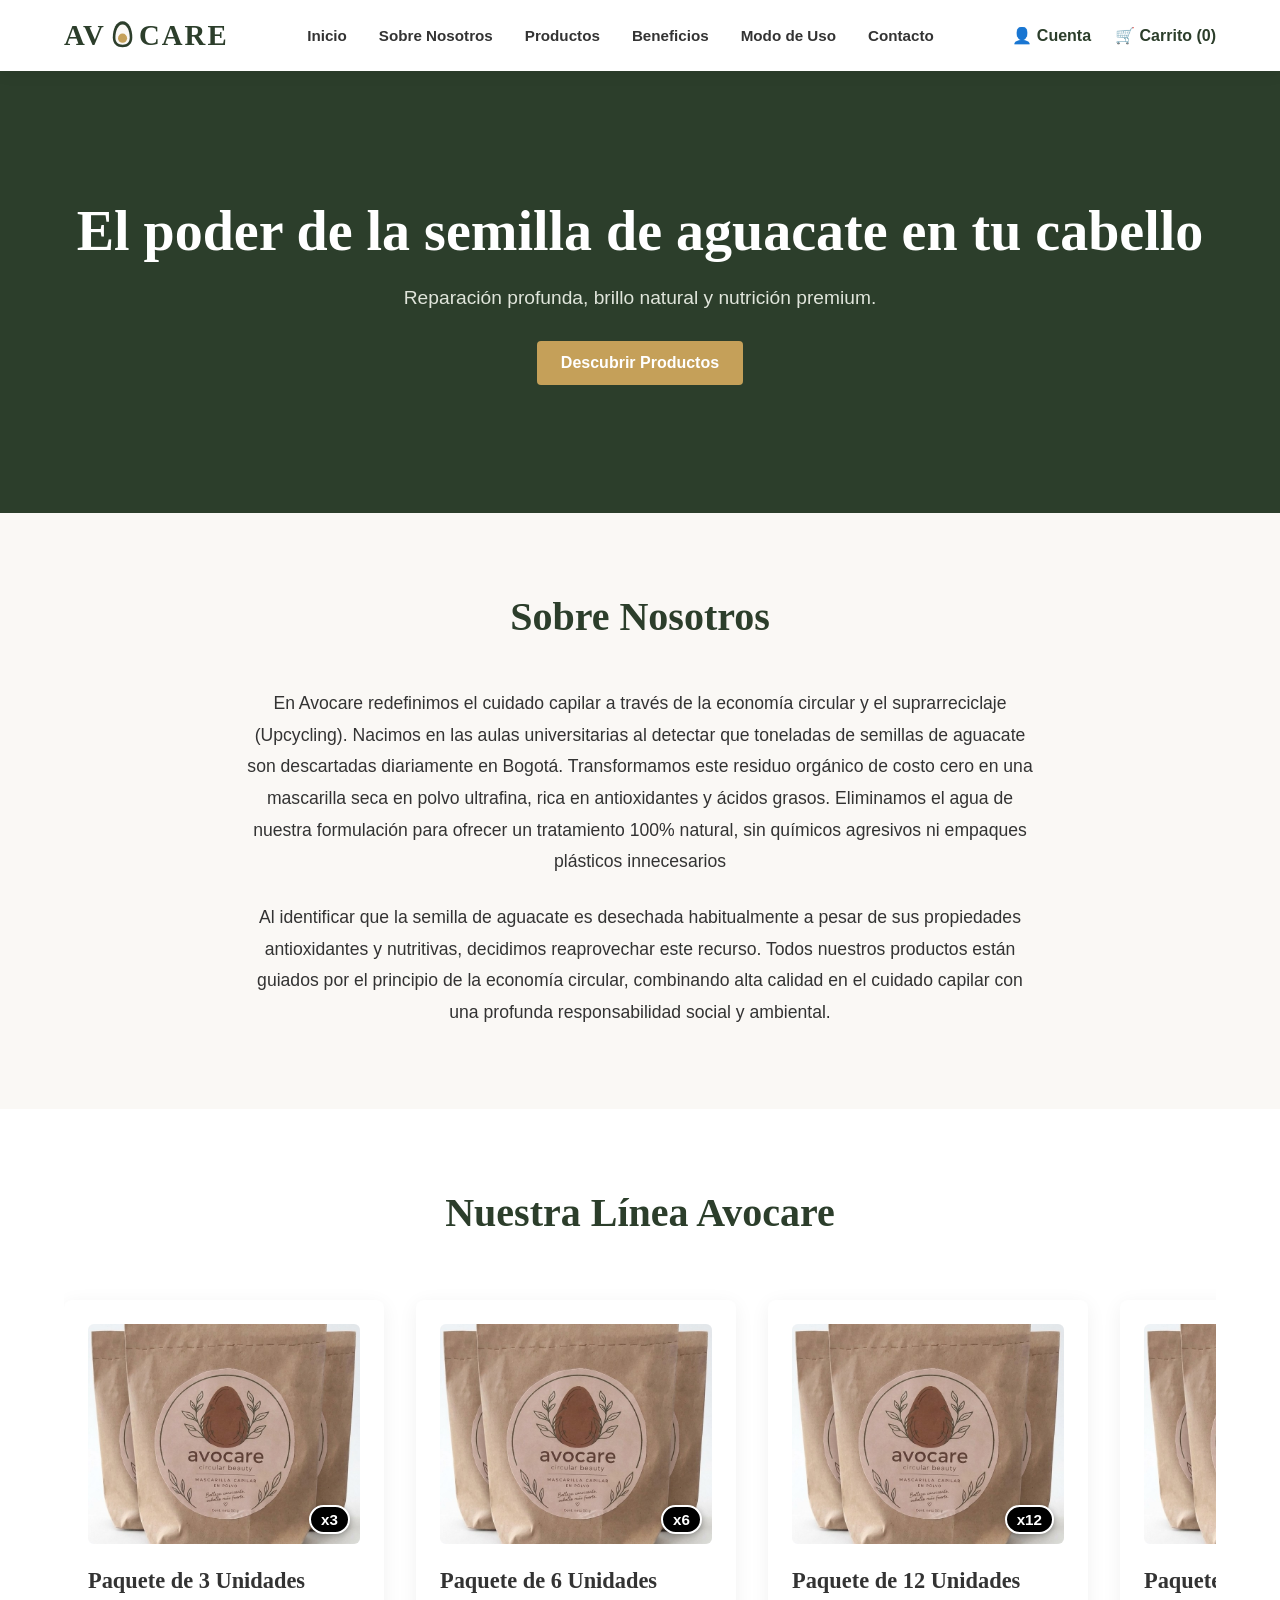
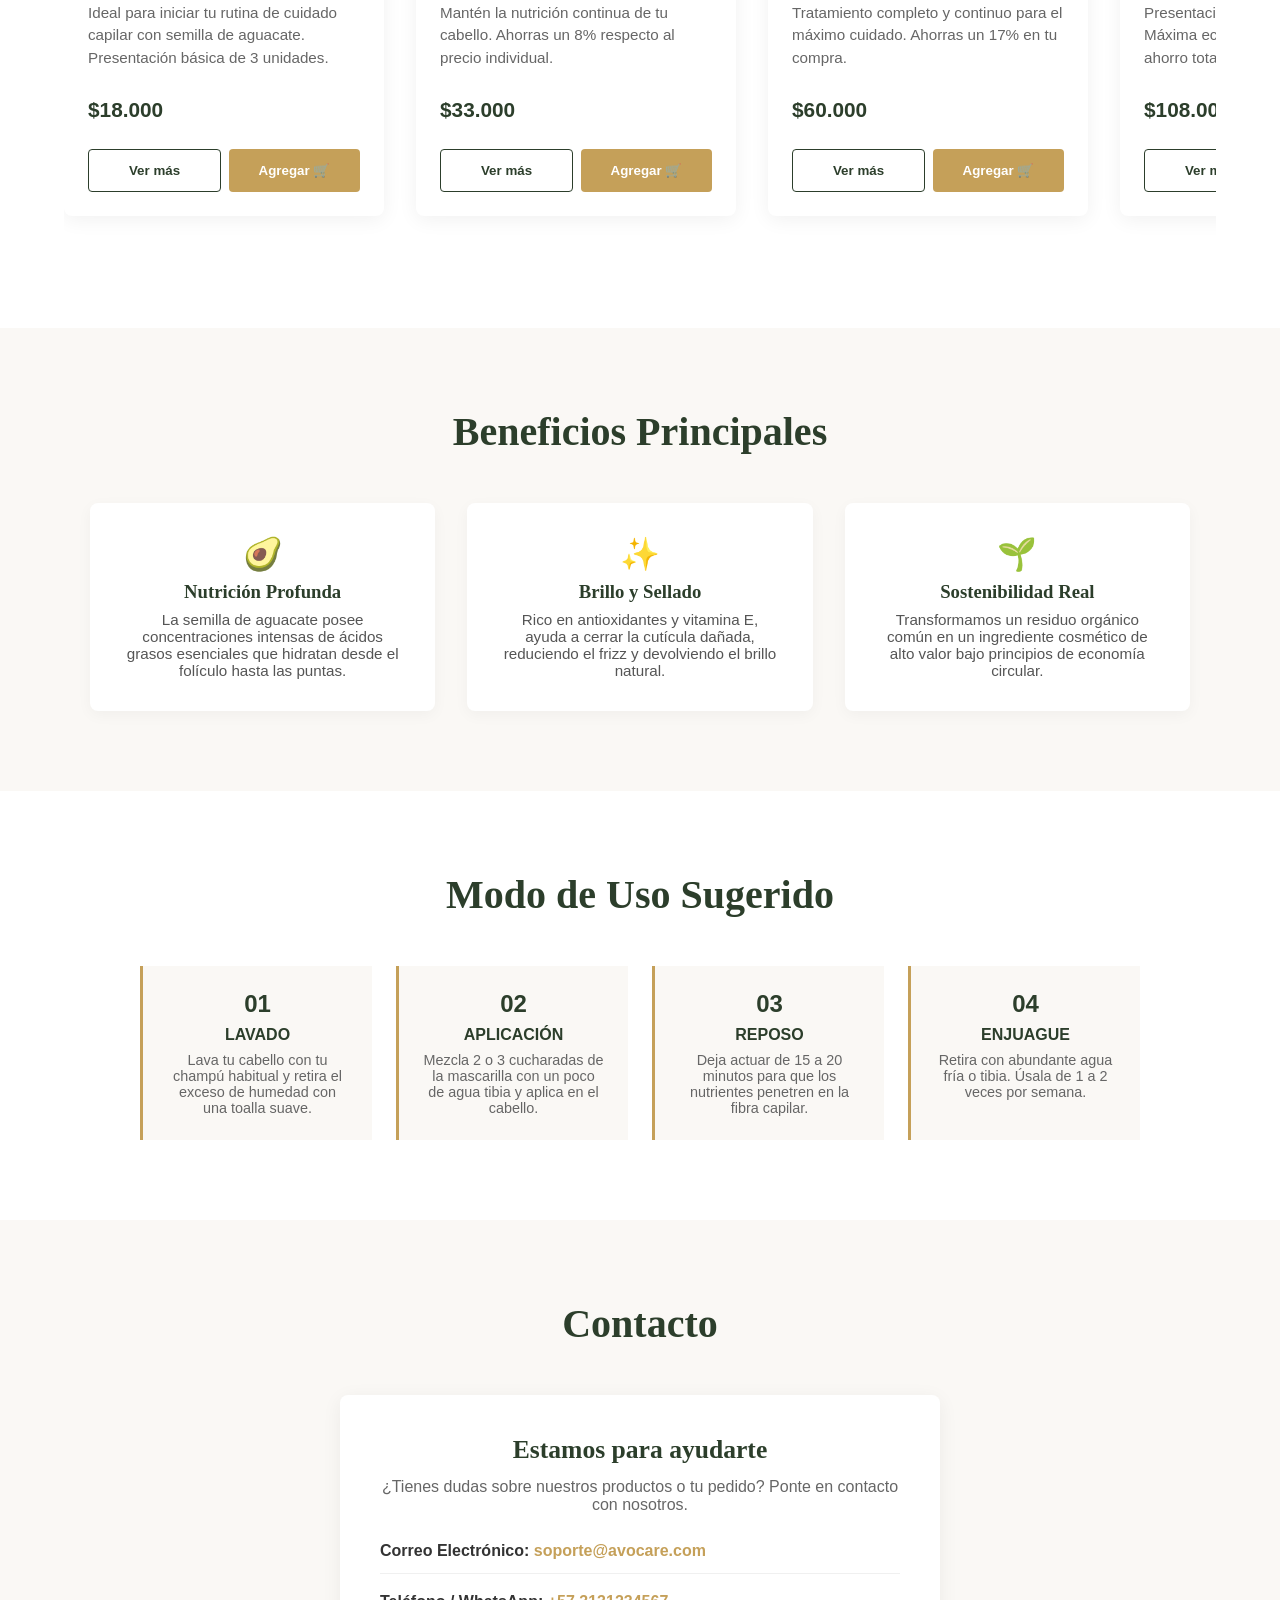
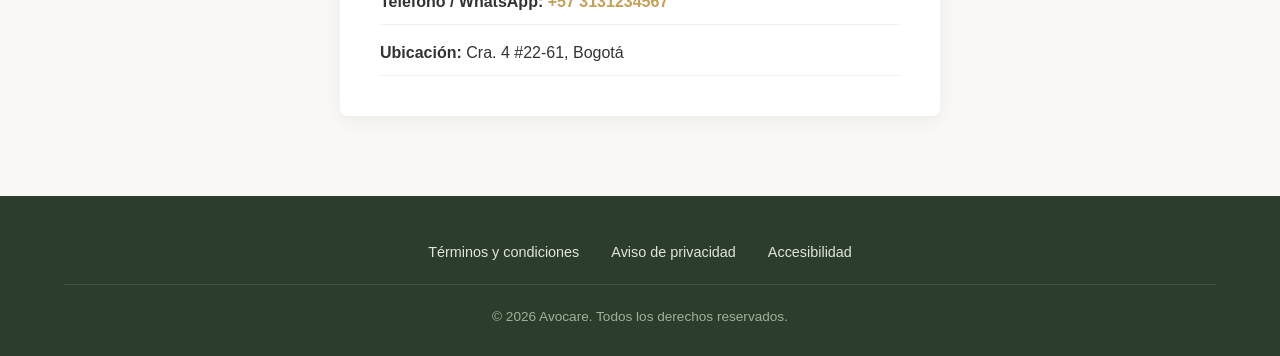
==== commit 5f891591: "ajuste de productos e imagenes" ====
--- a/index.html
+++ b/index.html
@@ -53,7 +53,7 @@
             <h2 class="section-title">Sobre Nosotros</h2>
             <div style="max-width: 800px; margin: 0 auto; text-align: center; line-height: 1.8;">
                 <p style="font-size: 1.1rem; color: var(--text-main); margin-bottom: 1.5rem;">
-                    Avocare nació en las aulas universitarias como una iniciativa de cinco estudiantes durante la clase de Microeconomía. Nuestro objetivo era responder a un desafío fundamental: desarrollar una propuesta de valor con un modelo de negocio sostenible que cubriera una necesidad real.
+                    En Avocare redefinimos el cuidado capilar a través de la economía circular y el suprarreciclaje (Upcycling). Nacimos en las aulas universitarias al detectar que toneladas de semillas de aguacate son descartadas diariamente en Bogotá. Transformamos este residuo orgánico de costo cero en una mascarilla seca en polvo ultrafina, rica en antioxidantes y ácidos grasos. Eliminamos el agua de nuestra formulación para ofrecer un tratamiento 100% natural, sin químicos agresivos ni empaques plásticos innecesarios
                 </p>
                 <p style="font-size: 1.1rem; color: var(--text-main);">
                     Al identificar que la semilla de aguacate es desechada habitualmente a pesar de sus propiedades antioxidantes y nutritivas, decidimos reaprovechar este recurso. Todos nuestros productos están guiados por el principio de la economía circular, combinando alta calidad en el cuidado capilar con una profunda responsabilidad social y ambiental.
@@ -66,39 +66,67 @@
             <h2 class="section-title">Nuestra Línea Avocare</h2>
             <div class="products-container">
                 <div class="products-track">
-                    <!-- Producto 1 -->
-                    <div class="product-card">
-                        <div class="product-img-placeholder">Paquete x3</div>
+
+                    <!-- Producto 1: Paquete x3 -->
+                    <div class="product-card">
+                        <div class="image-container">
+                            <img src="assets/producto.jpg" alt="Línea Avocare Paquete x3">
+                            <span class="badge">x3</span>
+                        </div>
                         <h3>Paquete de 3 Unidades</h3>
-                        <p>Ideal para probar el tratamiento completo de cuidado capilar con semilla de aguacate.</p>
-                        <p class="price">$120.000</p>
+                        <p>Ideal para iniciar tu rutina de cuidado capilar con semilla de aguacate. Presentación básica de 3 unidades.</p>
+                        <p class="price">$18.000</p>
                         <div class="card-actions">
                             <button class="btn-secondary" onclick="openModal('modal-prod-1')">Ver más</button>
-                            <button class="btn-primary" onclick="addToCart(1, 'Paquete de 3 Unidades', 120000)">Agregar 🛒</button>
-                        </div>
-                    </div>
-                    <!-- Producto 2 -->
-                    <div class="product-card">
-                        <div class="product-img-placeholder">Paquete x5</div>
-                        <h3>Paquete de 5 Unidades</h3>
-                        <p>Ahorra más mientras mantienes una nutrición profunda y continua en tu cabello.</p>
-                        <p class="price">$190.000</p>
+                            <button class="btn-primary" onclick="addToCart(1, 'Paquete de 3 Unidades', 18000)">Agregar 🛒</button>
+                        </div>
+                    </div>
+
+                    <!-- Producto 2: Paquete x6 -->
+                    <div class="product-card">
+                        <div class="image-container">
+                            <img src="assets/producto.jpg" alt="Línea Avocare Paquete x6">
+                            <span class="badge">x6</span>
+                        </div>
+                        <h3>Paquete de 6 Unidades</h3>
+                        <p>Mantén la nutrición continua de tu cabello. Ahorras un 8% respecto al precio individual.</p>
+                        <p class="price">$33.000</p>
                         <div class="card-actions">
                             <button class="btn-secondary" onclick="openModal('modal-prod-2')">Ver más</button>
-                            <button class="btn-primary" onclick="addToCart(2, 'Paquete de 5 Unidades', 190000)">Agregar 🛒</button>
-                        </div>
-                    </div>
-                    <!-- Producto 3 -->
-                    <div class="product-card">
-                        <div class="product-img-placeholder">Paquete x10</div>
-                        <h3>Paquete de 10 Unidades</h3>
-                        <p>Presentación institucional o distribución mayorista. Máximo ahorro y economía circular.</p>
-                        <p class="price">$350.000</p>
+                            <button class="btn-primary" onclick="addToCart(2, 'Paquete de 6 Unidades', 33000)">Agregar 🛒</button>
+                        </div>
+                    </div>
+
+                    <!-- Producto 3: Paquete x12 -->
+                    <div class="product-card">
+                        <div class="image-container">
+                            <img src="assets/producto.jpg" alt="Línea Avocare Paquete x12">
+                            <span class="badge">x12</span>
+                        </div>
+                        <h3>Paquete de 12 Unidades</h3>
+                        <p>Tratamiento completo y continuo para el máximo cuidado. Ahorras un 17% en tu compra.</p>
+                        <p class="price">$60.000</p>
                         <div class="card-actions">
                             <button class="btn-secondary" onclick="openModal('modal-prod-3')">Ver más</button>
-                            <button class="btn-primary" onclick="addToCart(3, 'Paquete de 10 Unidades', 350000)">Agregar 🛒</button>
-                        </div>
-                    </div>
+                            <button class="btn-primary" onclick="addToCart(3, 'Paquete de 12 Unidades', 60000)">Agregar 🛒</button>
+                        </div>
+                    </div>
+
+                    <!-- Producto 4: Paquete x24 -->
+                    <div class="product-card">
+                        <div class="image-container">
+                            <img src="assets/producto.jpg" alt="Línea Avocare Paquete x24">
+                            <span class="badge">x24</span>
+                        </div>
+                        <h3>Paquete de 24 Unidades</h3>
+                        <p>Presentación mayorista e institucional. Máxima economía con un 25% de ahorro total.</p>
+                        <p class="price">$108.000</p>
+                        <div class="card-actions">
+                            <button class="btn-secondary" onclick="openModal('modal-prod-4')">Ver más</button>
+                            <button class="btn-primary" onclick="addToCart(4, 'Paquete de 24 Unidades', 108000)">Agregar 🛒</button>
+                        </div>
+                    </div>
+
                 </div>
             </div>
         </section>
@@ -137,7 +165,7 @@
                 <div style="text-align: center; padding: 1.5rem; border-left: 3px solid var(--accent-gold); background: #FAF8F5;">
                     <span style="font-size: 1.5rem; font-weight: bold; color: var(--primary-dark);">02</span>
                     <h4 style="margin: 0.5rem 0; color: var(--primary-dark);">APLICACIÓN</h4>
-                    <p style="font-size: 0.9rem; color: #666;">Aplica una cantidad generosa de mascarilla de medios a puntas distribuyendo uniformemente.</p>
+                    <p style="font-size: 0.9rem; color: #666;">Mezcla 2 o 3 cucharadas de la mascarilla con un poco de agua tibia y aplica en el cabello.</p>
                 </div>
                 <div style="text-align: center; padding: 1.5rem; border-left: 3px solid var(--accent-gold); background: #FAF8F5;">
                     <span style="font-size: 1.5rem; font-weight: bold; color: var(--primary-dark);">03</span>
--- a/styles.css
+++ b/styles.css
@@ -176,16 +176,39 @@
     flex-direction: column;
 }
 
-.product-img-placeholder { 
-    height: 220px; 
-    background: #e0e5db; 
-    display: flex; 
-    align-items: center; 
-    justify-content: center; 
-    margin-bottom: 1.5rem; 
-    color: var(--primary-dark); 
-    font-weight: bold; 
-    border-radius: 4px;
+/* --- Contenedor e Imagen del Producto --- */
+.image-container {
+    position: relative;
+    width: 100%;
+    height: 220px; /* Mantiene la altura consistente de la tarjeta */
+    overflow: hidden;
+    border-radius: 6px;
+    margin-bottom: 1.5rem;
+    background-color: var(--bg-light);
+}
+
+.image-container img {
+    width: 100%;
+    height: 100%;
+    object-fit: cover; /* Ajusta y recorta la imagen proporcionalmente sin deformarla */
+    display: block;
+}
+
+/* --- Etiqueta "x3", "x6", etc. sobrepuesta --- */
+.badge {
+    position: absolute;
+    bottom: 10px;
+    right: 10px;
+    background-color: #000000; /* Fondo negro */
+    color: #ffffff; /* Texto blanco */
+    border: 2px solid #ffffff; /* Borde blanco para generar contraste */
+    font-size: 0.95rem;
+    font-weight: bold;
+    padding: 4px 10px;
+    border-radius: 20px; /* Bordes redondeados/píldora */
+    box-shadow: 0 2px 6px rgba(0, 0, 0, 0.3); /* Sombra suave para destacar */
+    pointer-events: none; /* Evita interferir con los clics */
+    z-index: 2;
 }
 
 .product-card h3 { 
